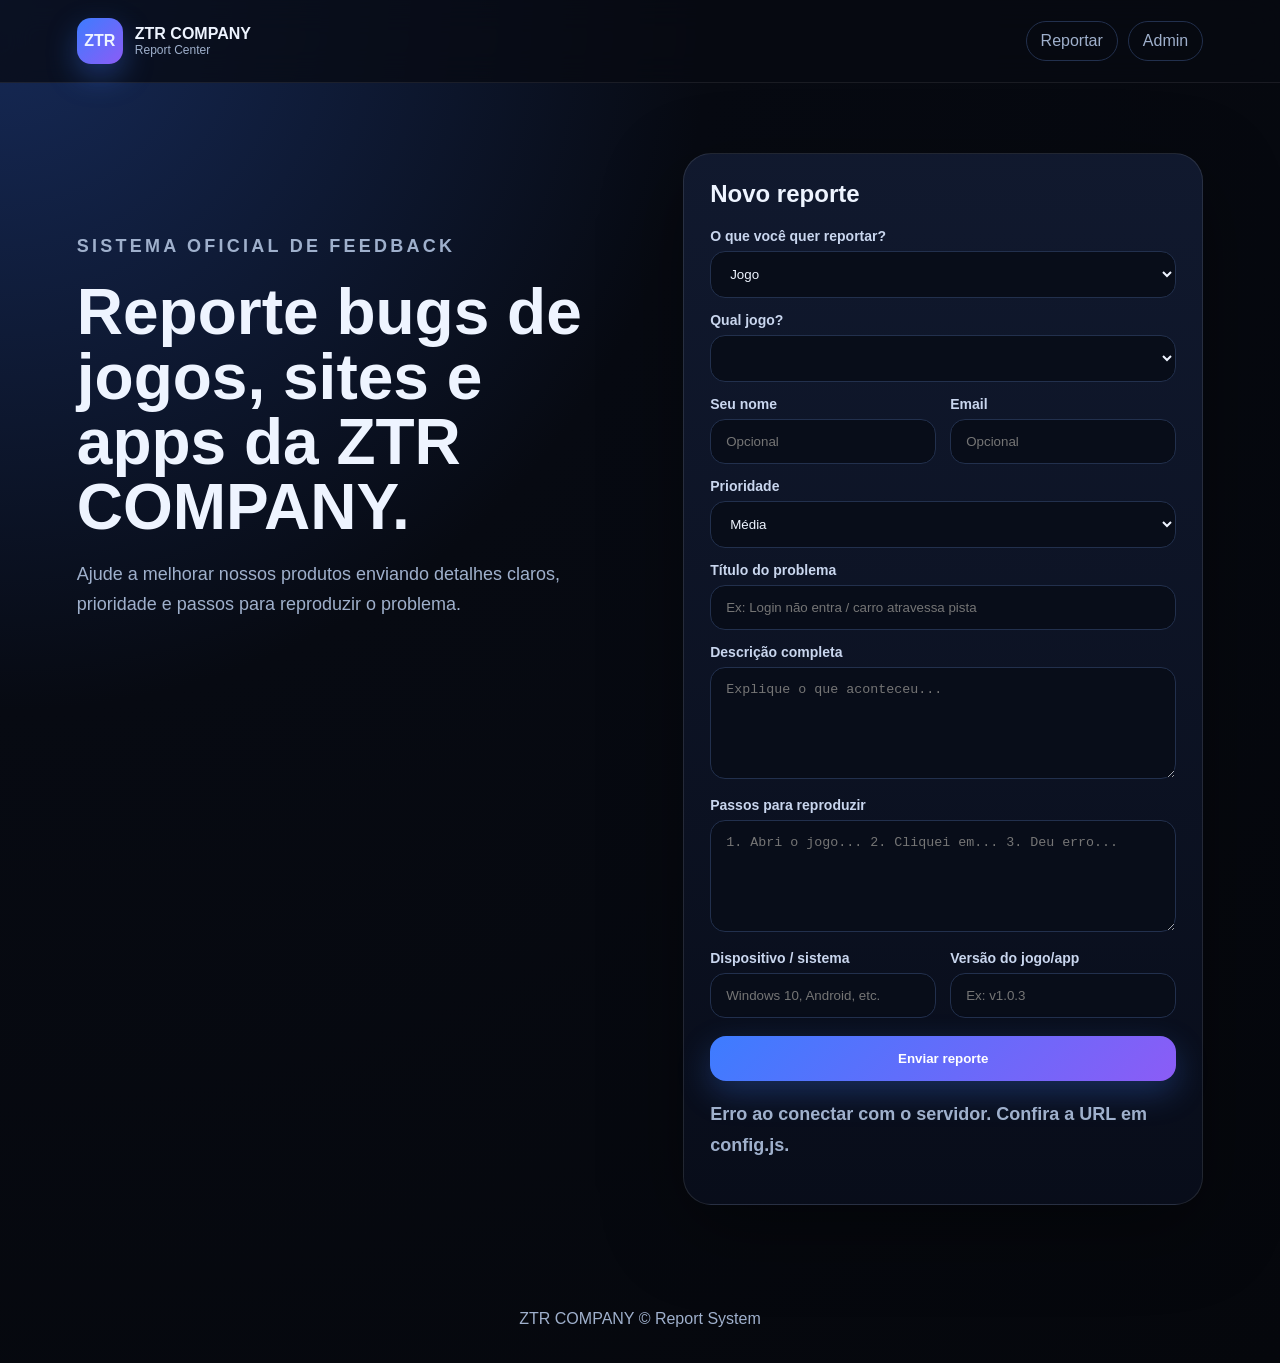
==== index.html @ 7bd1eac0 "first commit" ====
<!DOCTYPE html>
<html lang="pt-BR">
<head>
  <meta charset="UTF-8" />
  <meta name="viewport" content="width=device-width, initial-scale=1.0" />
  <title>ZTR COMPANY | Report Center</title>
  <link rel="stylesheet" href="assets/style.css" />
</head>
<body>
  <header class="topbar">
    <div class="brand"><span class="logo">ZTR</span><div><strong>ZTR COMPANY</strong><small>Report Center</small></div></div>
    <nav><a href="index.html">Reportar</a><a href="admin.html">Admin</a></nav>
  </header>

  <main class="hero">
    <section class="hero-text">
      <p class="eyebrow">Sistema oficial de feedback</p>
      <h1>Reporte bugs de jogos, sites e apps da ZTR COMPANY.</h1>
      <p>Ajude a melhorar nossos produtos enviando detalhes claros, prioridade e passos para reproduzir o problema.</p>
    </section>

    <section class="card form-card">
      <h2>Novo reporte</h2>
      <form id="reportForm">
        <label>O que você quer reportar?</label>
        <select id="reportType" name="report_type" required>
          <option value="game">Jogo</option>
          <option value="site">Site</option>
          <option value="app">App / Launcher</option>
        </select>

        <div id="itemBox">
          <label id="itemLabel">Qual jogo?</label>
          <select id="itemSelect" name="item_id" required></select>
        </div>

        <div id="siteLinkBox" class="hidden">
          <label>Link do site com problema</label>
          <input id="siteUrl" type="url" placeholder="https://exemplo.com/pagina" />
        </div>

        <div class="grid-2">
          <div><label>Seu nome</label><input id="playerName" type="text" placeholder="Opcional" /></div>
          <div><label>Email</label><input id="playerEmail" type="email" placeholder="Opcional" /></div>
        </div>

        <label>Prioridade</label>
        <select id="severity">
          <option value="low">Baixa</option>
          <option value="medium" selected>Média</option>
          <option value="high">Alta</option>
          <option value="critical">Crítica</option>
        </select>

        <label>Título do problema</label>
        <input id="title" type="text" placeholder="Ex: Login não entra / carro atravessa pista" required />

        <label>Descrição completa</label>
        <textarea id="description" placeholder="Explique o que aconteceu..." required></textarea>

        <label>Passos para reproduzir</label>
        <textarea id="steps" placeholder="1. Abri o jogo... 2. Cliquei em... 3. Deu erro..."></textarea>

        <div class="grid-2">
          <div><label>Dispositivo / sistema</label><input id="device" placeholder="Windows 10, Android, etc." /></div>
          <div><label>Versão do jogo/app</label><input id="gameVersion" placeholder="Ex: v1.0.3" /></div>
        </div>

        <button type="submit">Enviar reporte</button>
        <p id="message" class="message"></p>
      </form>
    </section>
  </main>

  <footer>ZTR COMPANY © Report System</footer>
  <script src="config.js"></script>
  <script src="assets/app.js"></script>
</body>
</html>
---- assets/style.css ----
:root{
  --bg:#070a12; --panel:#0e1424; --panel2:#121b31; --text:#eef4ff; --muted:#9fb0cc; --line:#22304d; --accent:#3d7cff; --accent2:#8b5cf6; --danger:#ef4444; --ok:#22c55e;
}
*{box-sizing:border-box} body{margin:0;font-family:Inter,Segoe UI,Arial,sans-serif;background:radial-gradient(circle at top left,#162a58 0,#070a12 38%,#05070c 100%);color:var(--text);min-height:100vh}
a{color:inherit;text-decoration:none}.topbar{display:flex;justify-content:space-between;align-items:center;padding:18px 6%;border-bottom:1px solid rgba(255,255,255,.08);backdrop-filter:blur(16px);position:sticky;top:0;background:rgba(7,10,18,.75);z-index:5}.brand{display:flex;gap:12px;align-items:center}.brand small{display:block;color:var(--muted);font-size:12px}.logo{width:46px;height:46px;border-radius:14px;display:grid;place-items:center;background:linear-gradient(135deg,var(--accent),var(--accent2));font-weight:900;box-shadow:0 12px 30px rgba(61,124,255,.35)}nav{display:flex;gap:10px}nav a{padding:10px 14px;border:1px solid var(--line);border-radius:999px;color:var(--muted)}nav a:hover{color:white;border-color:var(--accent)}.hero{display:grid;grid-template-columns:1fr 520px;gap:42px;align-items:start;padding:70px 6%}.hero-text{padding-top:60px}.eyebrow{color:#7fb0ff;text-transform:uppercase;letter-spacing:.18em;font-size:12px;font-weight:800}.hero h1,.admin-wrap h1{font-size:clamp(34px,5vw,66px);line-height:1.02;margin:12px 0}.hero p{color:var(--muted);font-size:18px;line-height:1.7}.card{background:linear-gradient(180deg,rgba(18,27,49,.92),rgba(9,14,27,.92));border:1px solid rgba(255,255,255,.1);border-radius:28px;padding:26px;box-shadow:0 24px 80px rgba(0,0,0,.38)}.form-card h2,.card h2{margin-top:0}label{display:block;margin:14px 0 7px;color:#c9d6ee;font-weight:700;font-size:14px}input,select,textarea{width:100%;padding:14px 15px;border-radius:15px;border:1px solid var(--line);background:#080d19;color:var(--text);outline:none}textarea{min-height:112px;resize:vertical}input:focus,select:focus,textarea:focus{border-color:var(--accent);box-shadow:0 0 0 4px rgba(61,124,255,.12)}.grid-2{display:grid;grid-template-columns:1fr 1fr;gap:14px}button{width:100%;margin-top:18px;padding:15px 18px;border:0;border-radius:16px;background:linear-gradient(135deg,var(--accent),var(--accent2));color:white;font-weight:900;cursor:pointer;box-shadow:0 12px 32px rgba(61,124,255,.28)}button:hover{filter:brightness(1.1)}button.secondary{width:auto;background:#121b31;border:1px solid var(--line);box-shadow:none}.hidden{display:none!important}.message{min-height:22px;color:#7fb0ff;font-weight:800}footer{text-align:center;color:var(--muted);padding:35px}.admin-wrap{padding:55px 6%}.login-card{max-width:460px;margin:30px auto}.dash-head{display:flex;justify-content:space-between;align-items:center;margin-bottom:22px}.catalog-form{display:grid;grid-template-columns:160px 1fr 1fr 140px;gap:12px;align-items:end}.catalog-form button{margin-top:0}.reports-grid{display:grid;grid-template-columns:repeat(auto-fit,minmax(300px,1fr));gap:18px;margin-top:22px}.report-card{border:1px solid var(--line);border-radius:22px;padding:18px;background:rgba(8,13,25,.72)}.report-card h3{margin:6px 0}.pill{display:inline-flex;padding:7px 10px;border-radius:999px;background:#111b31;border:1px solid var(--line);color:#b9c9e5;font-size:12px;margin:3px}.critical{border-color:var(--danger);color:#fecaca}.high{border-color:#f97316;color:#fed7aa}.medium{border-color:#eab308;color:#fef08a}.low{border-color:#22c55e;color:#bbf7d0}.meta{color:var(--muted);font-size:13px;line-height:1.6}.status-row{display:flex;gap:8px;align-items:center;margin-top:12px}.status-row select{padding:10px}.status-row button{margin:0;padding:11px}
@media(max-width:900px){.hero{grid-template-columns:1fr;padding-top:35px}.hero-text{padding-top:0}.catalog-form{grid-template-columns:1fr}.grid-2{grid-template-columns:1fr}.topbar{align-items:flex-start;gap:14px;flex-direction:column}nav{width:100%}nav a{flex:1;text-align:center}.dash-head{align-items:flex-start;gap:12px;flex-direction:column}}
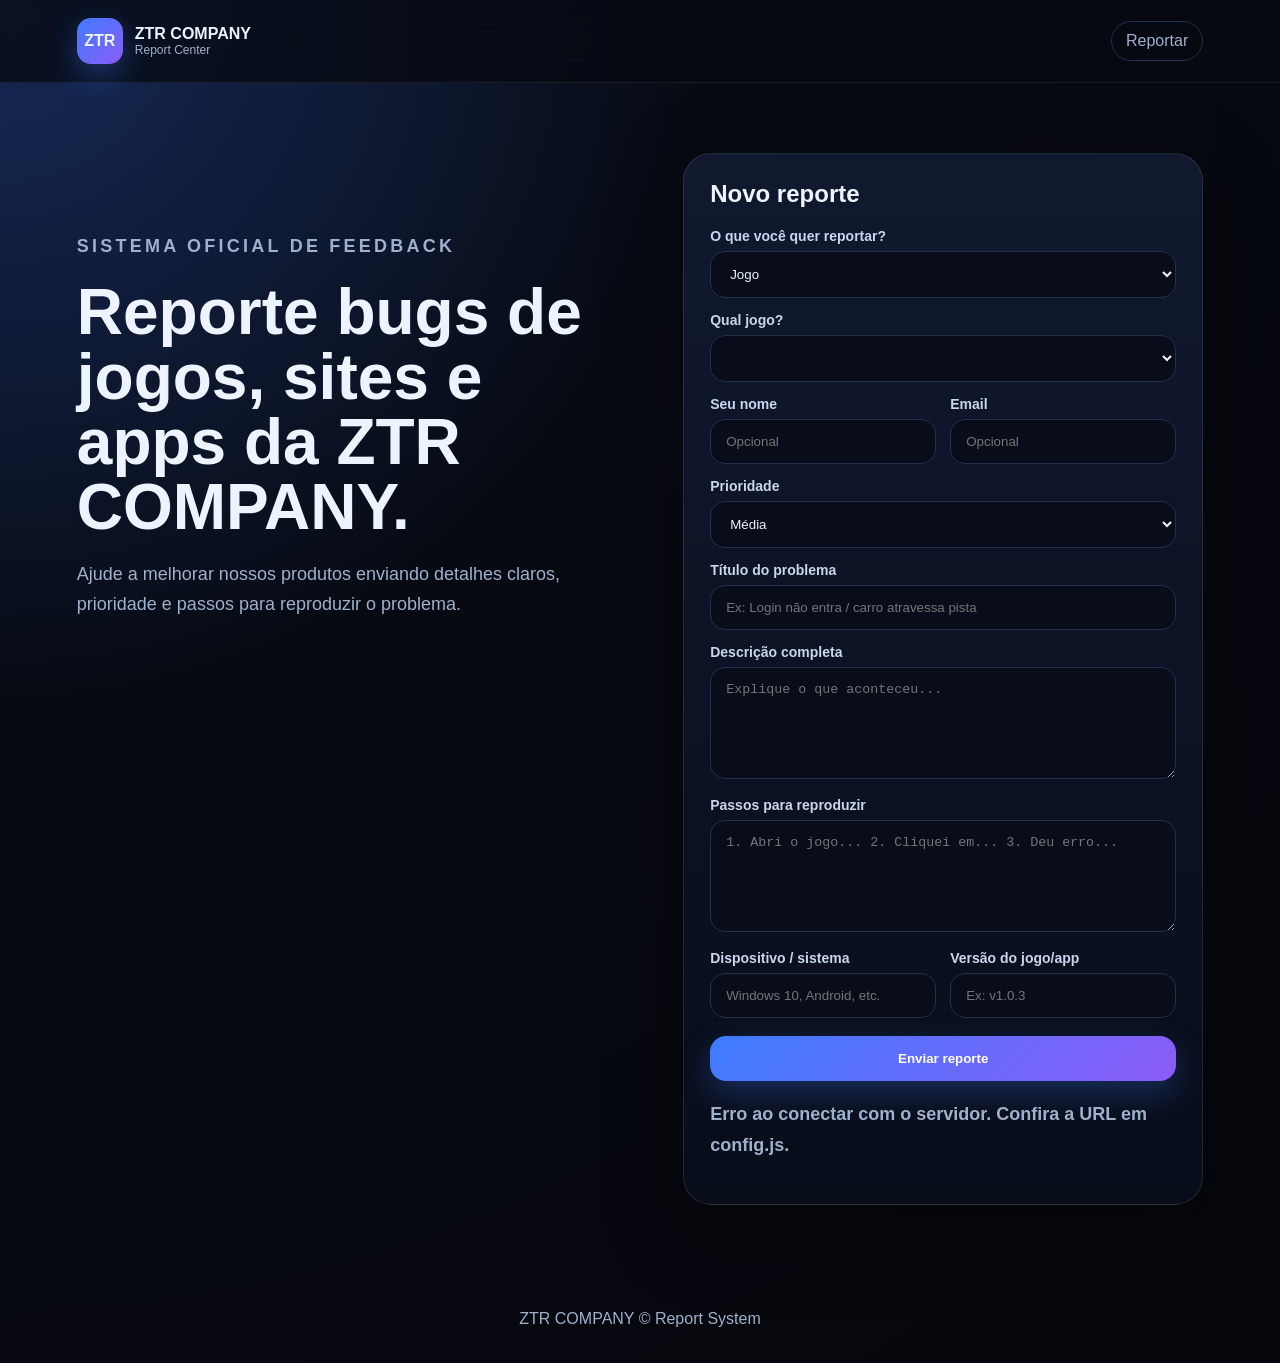
==== commit 50aa8175: "skfjposikfpsodfsd" ====
--- a/index.html
+++ b/index.html
@@ -9,7 +9,7 @@
 <body>
   <header class="topbar">
     <div class="brand"><span class="logo">ZTR</span><div><strong>ZTR COMPANY</strong><small>Report Center</small></div></div>
-    <nav><a href="index.html">Reportar</a><a href="admin.html">Admin</a></nav>
+    <nav><a href="index.html">Reportar</a>
   </header>
 
   <main class="hero">
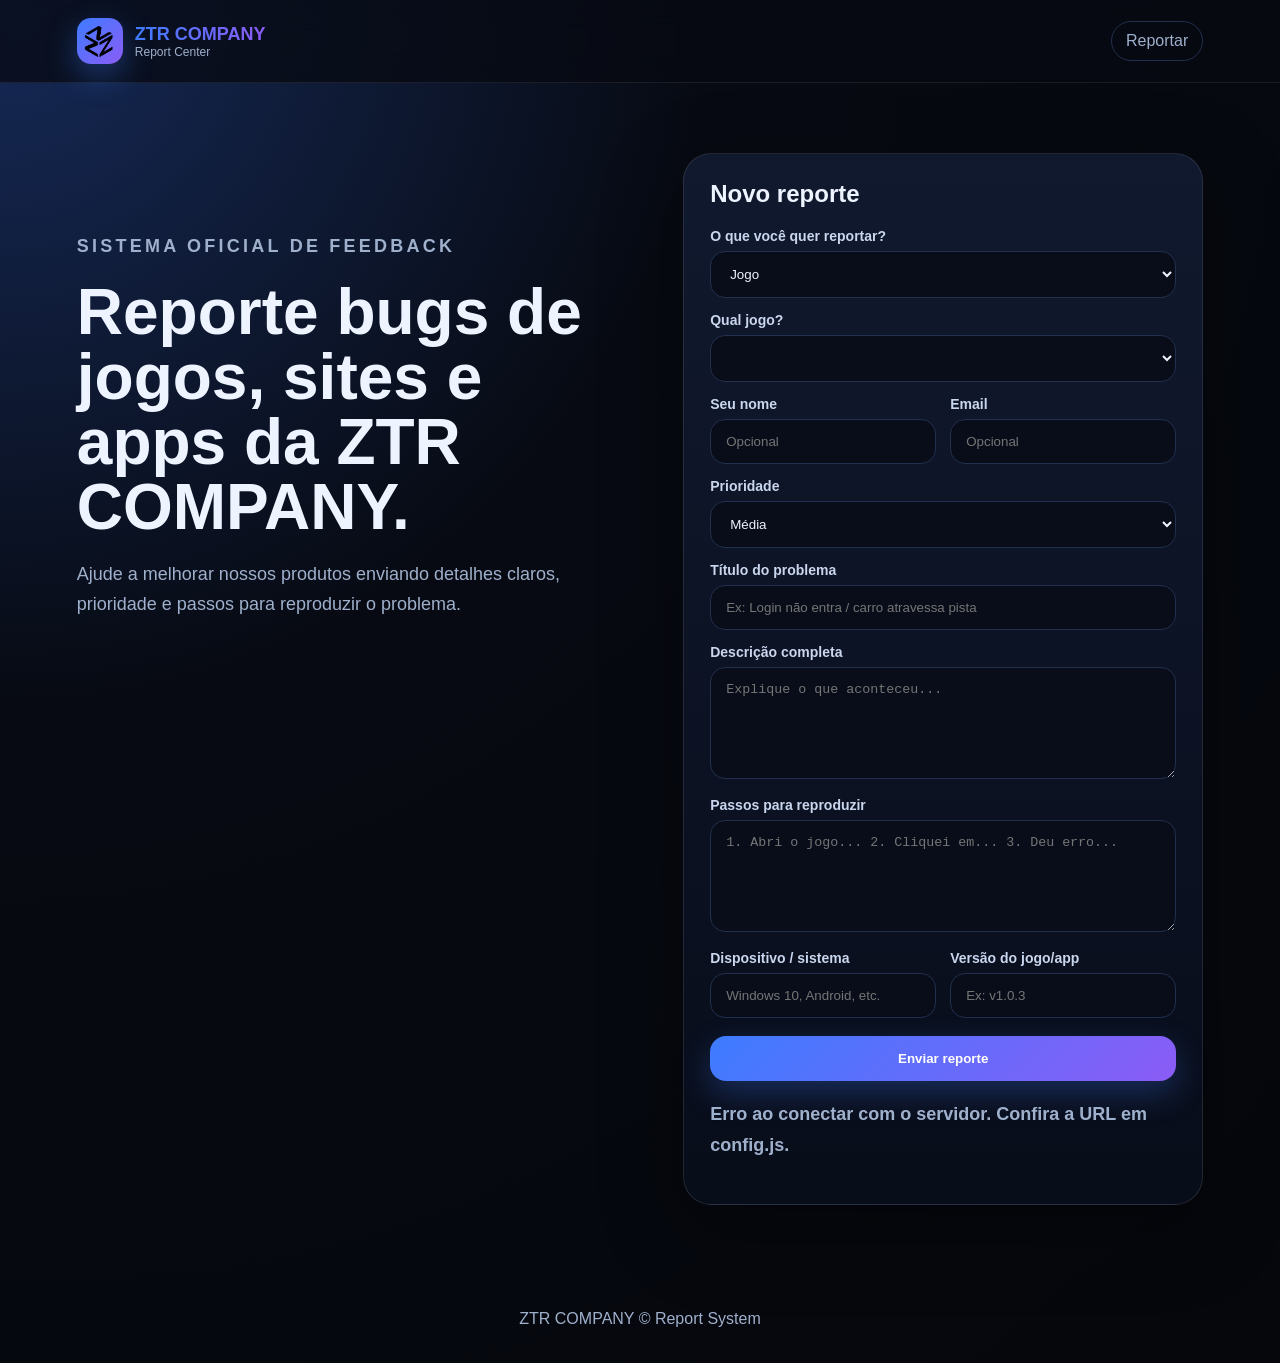
==== commit 15f02c12: "spfkjsdfsdf" ====
--- a/index.html
+++ b/index.html
@@ -8,8 +8,20 @@
 </head>
 <body>
   <header class="topbar">
-    <div class="brand"><span class="logo">ZTR</span><div><strong>ZTR COMPANY</strong><small>Report Center</small></div></div>
-    <nav><a href="index.html">Reportar</a>
+    <div class="brand">
+      <div class="logo">
+        <img src="assets/logo.png" alt="Logo ZTR COMPANY">
+      </div>
+
+      <div>
+        <strong>ZTR COMPANY</strong>
+        <small>Report Center</small>
+      </div>
+    </div>
+
+    <nav>
+      <a href="./">Reportar</a>
+    </nav>
   </header>
 
   <main class="hero">
@@ -21,6 +33,7 @@
 
     <section class="card form-card">
       <h2>Novo reporte</h2>
+
       <form id="reportForm">
         <label>O que você quer reportar?</label>
         <select id="reportType" name="report_type" required>
@@ -40,8 +53,15 @@
         </div>
 
         <div class="grid-2">
-          <div><label>Seu nome</label><input id="playerName" type="text" placeholder="Opcional" /></div>
-          <div><label>Email</label><input id="playerEmail" type="email" placeholder="Opcional" /></div>
+          <div>
+            <label>Seu nome</label>
+            <input id="playerName" type="text" placeholder="Opcional" />
+          </div>
+
+          <div>
+            <label>Email</label>
+            <input id="playerEmail" type="email" placeholder="Opcional" />
+          </div>
         </div>
 
         <label>Prioridade</label>
@@ -62,8 +82,15 @@
         <textarea id="steps" placeholder="1. Abri o jogo... 2. Cliquei em... 3. Deu erro..."></textarea>
 
         <div class="grid-2">
-          <div><label>Dispositivo / sistema</label><input id="device" placeholder="Windows 10, Android, etc." /></div>
-          <div><label>Versão do jogo/app</label><input id="gameVersion" placeholder="Ex: v1.0.3" /></div>
+          <div>
+            <label>Dispositivo / sistema</label>
+            <input id="device" placeholder="Windows 10, Android, etc." />
+          </div>
+
+          <div>
+            <label>Versão do jogo/app</label>
+            <input id="gameVersion" placeholder="Ex: v1.0.3" />
+          </div>
         </div>
 
         <button type="submit">Enviar reporte</button>
@@ -73,7 +100,8 @@
   </main>
 
   <footer>ZTR COMPANY © Report System</footer>
+
   <script src="config.js"></script>
   <script src="assets/app.js"></script>
 </body>
-</html>
+</html>
--- a/assets/style.css
+++ b/assets/style.css
@@ -1,6 +1,360 @@
-:root{
-  --bg:#070a12; --panel:#0e1424; --panel2:#121b31; --text:#eef4ff; --muted:#9fb0cc; --line:#22304d; --accent:#3d7cff; --accent2:#8b5cf6; --danger:#ef4444; --ok:#22c55e;
-}
-*{box-sizing:border-box} body{margin:0;font-family:Inter,Segoe UI,Arial,sans-serif;background:radial-gradient(circle at top left,#162a58 0,#070a12 38%,#05070c 100%);color:var(--text);min-height:100vh}
-a{color:inherit;text-decoration:none}.topbar{display:flex;justify-content:space-between;align-items:center;padding:18px 6%;border-bottom:1px solid rgba(255,255,255,.08);backdrop-filter:blur(16px);position:sticky;top:0;background:rgba(7,10,18,.75);z-index:5}.brand{display:flex;gap:12px;align-items:center}.brand small{display:block;color:var(--muted);font-size:12px}.logo{width:46px;height:46px;border-radius:14px;display:grid;place-items:center;background:linear-gradient(135deg,var(--accent),var(--accent2));font-weight:900;box-shadow:0 12px 30px rgba(61,124,255,.35)}nav{display:flex;gap:10px}nav a{padding:10px 14px;border:1px solid var(--line);border-radius:999px;color:var(--muted)}nav a:hover{color:white;border-color:var(--accent)}.hero{display:grid;grid-template-columns:1fr 520px;gap:42px;align-items:start;padding:70px 6%}.hero-text{padding-top:60px}.eyebrow{color:#7fb0ff;text-transform:uppercase;letter-spacing:.18em;font-size:12px;font-weight:800}.hero h1,.admin-wrap h1{font-size:clamp(34px,5vw,66px);line-height:1.02;margin:12px 0}.hero p{color:var(--muted);font-size:18px;line-height:1.7}.card{background:linear-gradient(180deg,rgba(18,27,49,.92),rgba(9,14,27,.92));border:1px solid rgba(255,255,255,.1);border-radius:28px;padding:26px;box-shadow:0 24px 80px rgba(0,0,0,.38)}.form-card h2,.card h2{margin-top:0}label{display:block;margin:14px 0 7px;color:#c9d6ee;font-weight:700;font-size:14px}input,select,textarea{width:100%;padding:14px 15px;border-radius:15px;border:1px solid var(--line);background:#080d19;color:var(--text);outline:none}textarea{min-height:112px;resize:vertical}input:focus,select:focus,textarea:focus{border-color:var(--accent);box-shadow:0 0 0 4px rgba(61,124,255,.12)}.grid-2{display:grid;grid-template-columns:1fr 1fr;gap:14px}button{width:100%;margin-top:18px;padding:15px 18px;border:0;border-radius:16px;background:linear-gradient(135deg,var(--accent),var(--accent2));color:white;font-weight:900;cursor:pointer;box-shadow:0 12px 32px rgba(61,124,255,.28)}button:hover{filter:brightness(1.1)}button.secondary{width:auto;background:#121b31;border:1px solid var(--line);box-shadow:none}.hidden{display:none!important}.message{min-height:22px;color:#7fb0ff;font-weight:800}footer{text-align:center;color:var(--muted);padding:35px}.admin-wrap{padding:55px 6%}.login-card{max-width:460px;margin:30px auto}.dash-head{display:flex;justify-content:space-between;align-items:center;margin-bottom:22px}.catalog-form{display:grid;grid-template-columns:160px 1fr 1fr 140px;gap:12px;align-items:end}.catalog-form button{margin-top:0}.reports-grid{display:grid;grid-template-columns:repeat(auto-fit,minmax(300px,1fr));gap:18px;margin-top:22px}.report-card{border:1px solid var(--line);border-radius:22px;padding:18px;background:rgba(8,13,25,.72)}.report-card h3{margin:6px 0}.pill{display:inline-flex;padding:7px 10px;border-radius:999px;background:#111b31;border:1px solid var(--line);color:#b9c9e5;font-size:12px;margin:3px}.critical{border-color:var(--danger);color:#fecaca}.high{border-color:#f97316;color:#fed7aa}.medium{border-color:#eab308;color:#fef08a}.low{border-color:#22c55e;color:#bbf7d0}.meta{color:var(--muted);font-size:13px;line-height:1.6}.status-row{display:flex;gap:8px;align-items:center;margin-top:12px}.status-row select{padding:10px}.status-row button{margin:0;padding:11px}
-@media(max-width:900px){.hero{grid-template-columns:1fr;padding-top:35px}.hero-text{padding-top:0}.catalog-form{grid-template-columns:1fr}.grid-2{grid-template-columns:1fr}.topbar{align-items:flex-start;gap:14px;flex-direction:column}nav{width:100%}nav a{flex:1;text-align:center}.dash-head{align-items:flex-start;gap:12px;flex-direction:column}}
+:root {
+  --bg: #070a12;
+  --panel: #0e1424;
+  --panel2: #121b31;
+  --text: #eef4ff;
+  --muted: #9fb0cc;
+  --line: #22304d;
+  --accent: #3d7cff;
+  --accent2: #8b5cf6;
+  --danger: #ef4444;
+  --ok: #22c55e;
+}
+
+* {
+  box-sizing: border-box;
+}
+
+body {
+  margin: 0;
+  font-family: Inter, Segoe UI, Arial, sans-serif;
+  background: radial-gradient(circle at top left, #162a58 0, #070a12 38%, #05070c 100%);
+  color: var(--text);
+  min-height: 100vh;
+}
+
+a {
+  color: inherit;
+  text-decoration: none;
+}
+
+.topbar {
+  display: flex;
+  justify-content: space-between;
+  align-items: center;
+  padding: 18px 6%;
+  border-bottom: 1px solid rgba(255, 255, 255, .08);
+  backdrop-filter: blur(16px);
+  position: sticky;
+  top: 0;
+  background: rgba(7, 10, 18, .75);
+  z-index: 5;
+}
+
+.brand {
+  display: flex;
+  gap: 12px;
+  align-items: center;
+}
+
+.brand strong {
+  display: block;
+  font-size: 18px;
+  font-weight: 900;
+  background: linear-gradient(90deg, #3d7cff, #8b5cf6);
+  -webkit-background-clip: text;
+  -webkit-text-fill-color: transparent;
+}
+
+.brand small {
+  display: block;
+  color: var(--muted);
+  font-size: 12px;
+}
+
+.logo {
+  width: 46px;
+  height: 46px;
+  border-radius: 14px;
+  overflow: hidden;
+  display: flex;
+  align-items: center;
+  justify-content: center;
+  background: linear-gradient(135deg, var(--accent), var(--accent2));
+  box-shadow: 0 12px 30px rgba(61, 124, 255, .35);
+}
+
+.logo img {
+  width: 80%;
+  height: 80%;
+  object-fit: contain;
+}
+
+nav {
+  display: flex;
+  gap: 10px;
+}
+
+nav a {
+  padding: 10px 14px;
+  border: 1px solid var(--line);
+  border-radius: 999px;
+  color: var(--muted);
+}
+
+nav a:hover {
+  color: white;
+  border-color: var(--accent);
+}
+
+.hero {
+  display: grid;
+  grid-template-columns: 1fr 520px;
+  gap: 42px;
+  align-items: start;
+  padding: 70px 6%;
+}
+
+.hero-text {
+  padding-top: 60px;
+}
+
+.eyebrow {
+  color: #7fb0ff;
+  text-transform: uppercase;
+  letter-spacing: .18em;
+  font-size: 12px;
+  font-weight: 800;
+}
+
+.hero h1,
+.admin-wrap h1 {
+  font-size: clamp(34px, 5vw, 66px);
+  line-height: 1.02;
+  margin: 12px 0;
+}
+
+.hero p {
+  color: var(--muted);
+  font-size: 18px;
+  line-height: 1.7;
+}
+
+.card {
+  background: linear-gradient(180deg, rgba(18, 27, 49, .92), rgba(9, 14, 27, .92));
+  border: 1px solid rgba(255, 255, 255, .1);
+  border-radius: 28px;
+  padding: 26px;
+  box-shadow: 0 24px 80px rgba(0, 0, 0, .38);
+}
+
+.form-card h2,
+.card h2 {
+  margin-top: 0;
+}
+
+label {
+  display: block;
+  margin: 14px 0 7px;
+  color: #c9d6ee;
+  font-weight: 700;
+  font-size: 14px;
+}
+
+input,
+select,
+textarea {
+  width: 100%;
+  padding: 14px 15px;
+  border-radius: 15px;
+  border: 1px solid var(--line);
+  background: #080d19;
+  color: var(--text);
+  outline: none;
+}
+
+textarea {
+  min-height: 112px;
+  resize: vertical;
+}
+
+input:focus,
+select:focus,
+textarea:focus {
+  border-color: var(--accent);
+  box-shadow: 0 0 0 4px rgba(61, 124, 255, .12);
+}
+
+.grid-2 {
+  display: grid;
+  grid-template-columns: 1fr 1fr;
+  gap: 14px;
+}
+
+button {
+  width: 100%;
+  margin-top: 18px;
+  padding: 15px 18px;
+  border: 0;
+  border-radius: 16px;
+  background: linear-gradient(135deg, var(--accent), var(--accent2));
+  color: white;
+  font-weight: 900;
+  cursor: pointer;
+  box-shadow: 0 12px 32px rgba(61, 124, 255, .28);
+}
+
+button:hover {
+  filter: brightness(1.1);
+}
+
+button.secondary {
+  width: auto;
+  background: #121b31;
+  border: 1px solid var(--line);
+  box-shadow: none;
+}
+
+.hidden {
+  display: none !important;
+}
+
+.message {
+  min-height: 22px;
+  color: #7fb0ff;
+  font-weight: 800;
+}
+
+footer {
+  text-align: center;
+  color: var(--muted);
+  padding: 35px;
+}
+
+.admin-wrap {
+  padding: 55px 6%;
+}
+
+.login-card {
+  max-width: 460px;
+  margin: 30px auto;
+}
+
+.dash-head {
+  display: flex;
+  justify-content: space-between;
+  align-items: center;
+  margin-bottom: 22px;
+}
+
+.catalog-form {
+  display: grid;
+  grid-template-columns: 160px 1fr 1fr 140px;
+  gap: 12px;
+  align-items: end;
+}
+
+.catalog-form button {
+  margin-top: 0;
+}
+
+.reports-grid {
+  display: grid;
+  grid-template-columns: repeat(auto-fit, minmax(300px, 1fr));
+  gap: 18px;
+  margin-top: 22px;
+}
+
+.report-card {
+  border: 1px solid var(--line);
+  border-radius: 22px;
+  padding: 18px;
+  background: rgba(8, 13, 25, .72);
+}
+
+.report-card h3 {
+  margin: 6px 0;
+}
+
+.pill {
+  display: inline-flex;
+  padding: 7px 10px;
+  border-radius: 999px;
+  background: #111b31;
+  border: 1px solid var(--line);
+  color: #b9c9e5;
+  font-size: 12px;
+  margin: 3px;
+}
+
+.critical {
+  border-color: var(--danger);
+  color: #fecaca;
+}
+
+.high {
+  border-color: #f97316;
+  color: #fed7aa;
+}
+
+.medium {
+  border-color: #eab308;
+  color: #fef08a;
+}
+
+.low {
+  border-color: #22c55e;
+  color: #bbf7d0;
+}
+
+.meta {
+  color: var(--muted);
+  font-size: 13px;
+  line-height: 1.6;
+}
+
+.status-row {
+  display: flex;
+  gap: 8px;
+  align-items: center;
+  margin-top: 12px;
+}
+
+.status-row select {
+  padding: 10px;
+}
+
+.status-row button {
+  margin: 0;
+  padding: 11px;
+}
+
+@media (max-width: 900px) {
+  .hero {
+    grid-template-columns: 1fr;
+    padding-top: 35px;
+  }
+
+  .hero-text {
+    padding-top: 0;
+  }
+
+  .catalog-form {
+    grid-template-columns: 1fr;
+  }
+
+  .grid-2 {
+    grid-template-columns: 1fr;
+  }
+
+  .topbar {
+    align-items: flex-start;
+    gap: 14px;
+    flex-direction: column;
+  }
+
+  nav {
+    width: 100%;
+  }
+
+  nav a {
+    flex: 1;
+    text-align: center;
+  }
+
+  .dash-head {
+    align-items: flex-start;
+    gap: 12px;
+    flex-direction: column;
+  }
+}
